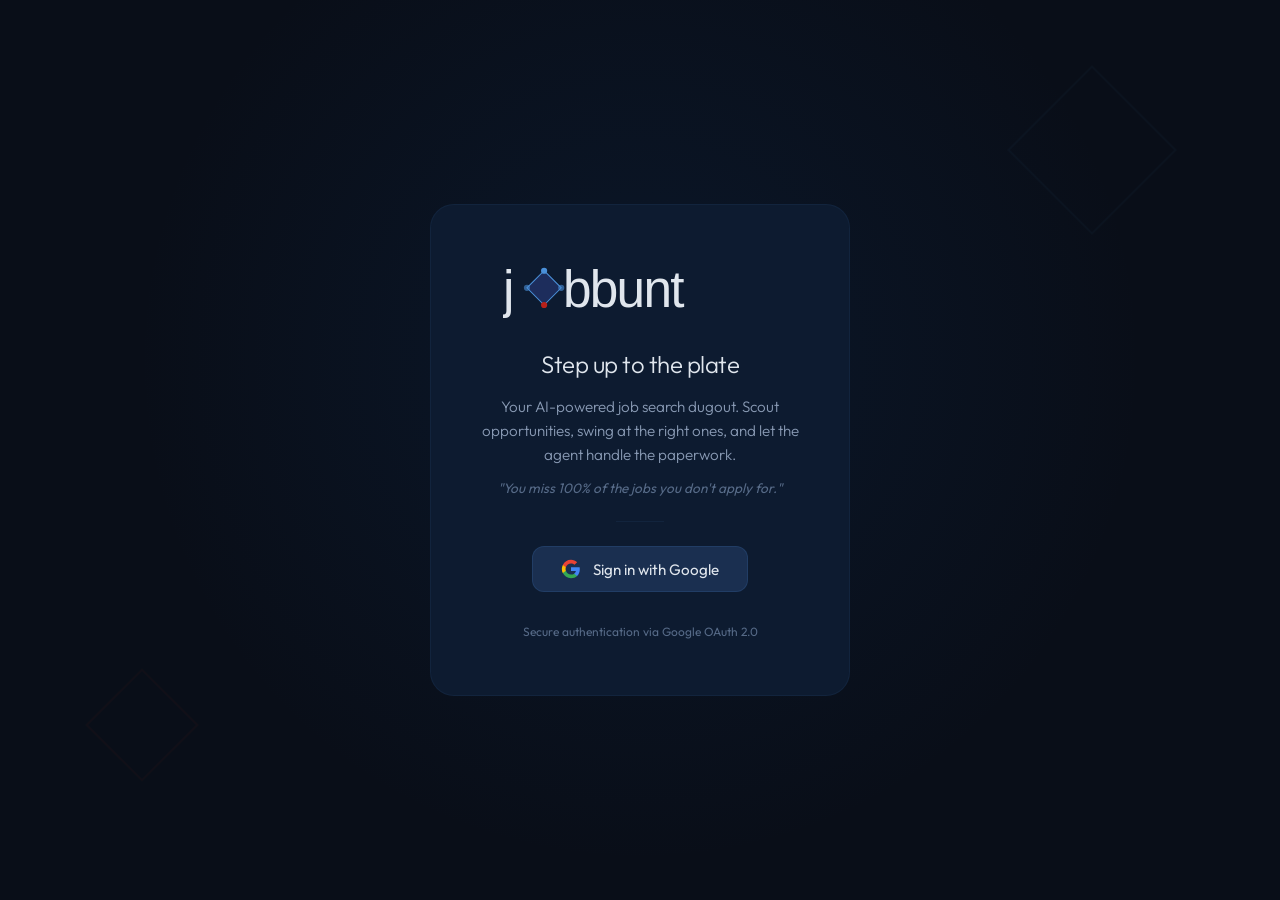
==== static/login.html @ b4796e3a "Add Google OAuth, Docker, and Cloud Run deployment - Google OAuth login with session cookies (itsdan" ====
<!DOCTYPE html>
<html lang="en">
<head>
    <meta charset="UTF-8">
    <meta name="viewport" content="width=device-width, initial-scale=1.0">
    <title>Jobbunt - Sign In</title>
    <link rel="preconnect" href="https://fonts.googleapis.com">
    <link rel="preconnect" href="https://fonts.gstatic.com" crossorigin>
    <link href="https://fonts.googleapis.com/css2?family=Outfit:wght@200;300;400;500;600;700&display=swap" rel="stylesheet">
    <style>
        :root {
            --jb-bg-deep: #090E18;
            --jb-bg-primary: #0D1B30;
            --jb-bg-secondary: #111F38;
            --jb-bg-tertiary: #162744;
            --jb-bg-elevated: #1A2F50;
            --jb-text-1: #E0E6ED;
            --jb-text-2: #8A9BB5;
            --jb-text-3: #566A87;
            --jb-bright: #4A90D9;
            --jb-bright-light: #6BAAEB;
            --jb-red: #E8291C;
            --jb-royal: #134A8E;
            --jb-border: rgba(74,144,217,.08);
            --jb-font: 'Outfit', sans-serif;
        }

        * { margin: 0; padding: 0; box-sizing: border-box; }

        body {
            font-family: var(--jb-font);
            background: var(--jb-bg-deep);
            color: var(--jb-text-1);
            min-height: 100vh;
            display: flex;
            align-items: center;
            justify-content: center;
            background-image: radial-gradient(circle at 50% 40%, rgba(19, 74, 142, 0.15) 0%, transparent 60%);
        }

        .login-card {
            display: flex;
            flex-direction: column;
            align-items: center;
            gap: 24px;
            padding: 56px 48px;
            background: var(--jb-bg-primary);
            border: 1px solid var(--jb-border);
            border-radius: 24px;
            max-width: 420px;
            width: 90%;
            text-align: center;
        }

        .login-logo {
            height: 64px;
            width: auto;
        }

        .login-title {
            font-size: 1.5rem;
            font-weight: 300;
            color: var(--jb-text-1);
            letter-spacing: -0.5px;
        }

        .login-subtitle {
            font-size: 0.95rem;
            font-weight: 300;
            color: var(--jb-text-2);
            line-height: 1.6;
            margin-top: -8px;
        }

        .baseball-flavor {
            font-size: 0.85rem;
            color: var(--jb-text-3);
            font-style: italic;
            margin-top: -12px;
        }

        .divider {
            width: 48px;
            height: 1px;
            background: var(--jb-border);
        }

        .google-btn {
            display: inline-flex;
            align-items: center;
            gap: 12px;
            padding: 12px 28px;
            background: var(--jb-bg-elevated);
            border: 1px solid rgba(74,144,217,.15);
            border-radius: 12px;
            color: var(--jb-text-1);
            font-family: var(--jb-font);
            font-size: 0.95rem;
            font-weight: 400;
            cursor: pointer;
            text-decoration: none;
            transition: all 0.2s ease;
        }

        .google-btn:hover {
            background: var(--jb-bg-secondary);
            border-color: var(--jb-bright);
            transform: translateY(-1px);
            box-shadow: 0 4px 20px rgba(74,144,217,.15);
        }

        .google-btn:active {
            transform: translateY(0);
        }

        .google-btn svg {
            width: 20px;
            height: 20px;
            flex-shrink: 0;
        }

        .footer-text {
            font-size: 0.75rem;
            color: var(--jb-text-3);
            margin-top: 8px;
        }

        /* Subtle animated diamond accent */
        .diamond-accent {
            position: fixed;
            opacity: 0.03;
            pointer-events: none;
        }
        .diamond-accent.top-right {
            top: 10%;
            right: 10%;
            width: 120px;
            height: 120px;
            transform: rotate(45deg);
            border: 2px solid var(--jb-bright);
        }
        .diamond-accent.bottom-left {
            bottom: 15%;
            left: 8%;
            width: 80px;
            height: 80px;
            transform: rotate(45deg);
            border: 2px solid var(--jb-red);
        }
    </style>
</head>
<body>
    <div class="diamond-accent top-right"></div>
    <div class="diamond-accent bottom-left"></div>

    <div class="login-card">
        <img src="/static/logo-dark.svg" alt="Jobbunt" class="login-logo">

        <h1 class="login-title">Step up to the plate</h1>
        <p class="login-subtitle">
            Your AI-powered job search dugout. Scout opportunities,
            swing at the right ones, and let the agent handle the paperwork.
        </p>
        <p class="baseball-flavor">"You miss 100% of the jobs you don't apply for."</p>

        <div class="divider"></div>

        <a href="/auth/login" class="google-btn">
            <svg viewBox="0 0 24 24">
                <path fill="#4285F4" d="M22.56 12.25c0-.78-.07-1.53-.2-2.25H12v4.26h5.92a5.06 5.06 0 0 1-2.2 3.32v2.77h3.57c2.08-1.92 3.28-4.74 3.28-8.1z"/>
                <path fill="#34A853" d="M12 23c2.97 0 5.46-.98 7.28-2.66l-3.57-2.77c-.98.66-2.23 1.06-3.71 1.06-2.86 0-5.29-1.93-6.16-4.53H2.18v2.84C3.99 20.53 7.7 23 12 23z"/>
                <path fill="#FBBC05" d="M5.84 14.09c-.22-.66-.35-1.36-.35-2.09s.13-1.43.35-2.09V7.07H2.18C1.43 8.55 1 10.22 1 12s.43 3.45 1.18 4.93l2.85-2.22.81-.62z"/>
                <path fill="#EA4335" d="M12 5.38c1.62 0 3.06.56 4.21 1.64l3.15-3.15C17.45 2.09 14.97 1 12 1 7.7 1 3.99 3.47 2.18 7.07l3.66 2.84c.87-2.6 3.3-4.53 6.16-4.53z"/>
            </svg>
            Sign in with Google
        </a>

        <p class="footer-text">Secure authentication via Google OAuth 2.0</p>
    </div>
</body>
</html>
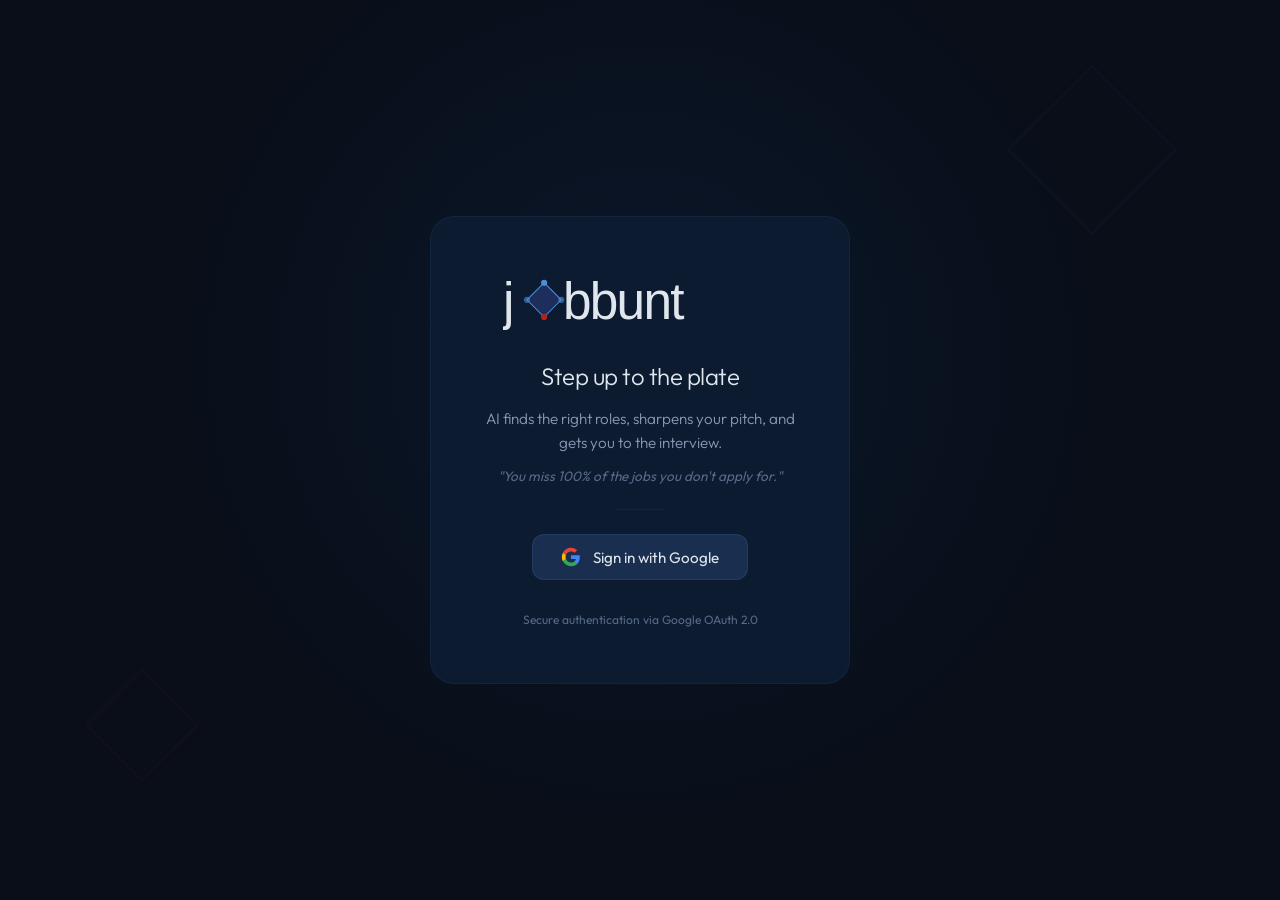
==== commit 238a8890: "Redesign Profile page, update messaging, tone down nav Profile page: - Resume-first onboarding with " ====
--- a/static/login.html
+++ b/static/login.html
@@ -158,8 +158,7 @@
 
         <h1 class="login-title">Step up to the plate</h1>
         <p class="login-subtitle">
-            Your AI-powered job search dugout. Scout opportunities,
-            swing at the right ones, and let the agent handle the paperwork.
+            AI finds the right roles, sharpens your pitch, and gets you to the interview.
         </p>
         <p class="baseball-flavor">"You miss 100% of the jobs you don't apply for."</p>
 
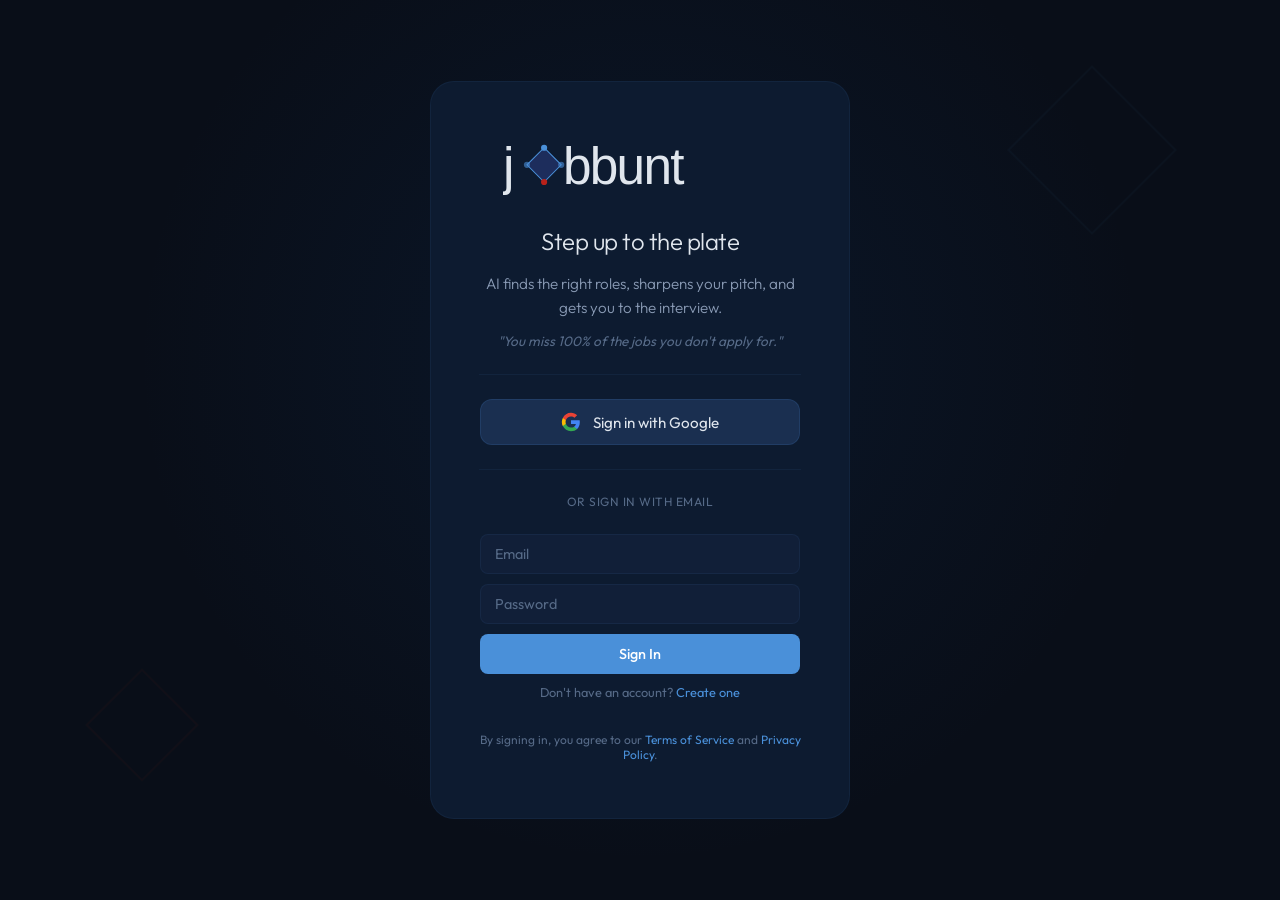
==== commit 6d78ac7b: "Local auth, UAT fixes (P0-P3), Reporter Corner + SerpAPI improvements Auth & Security: - Local email" ====
--- a/static/login.html
+++ b/static/login.html
@@ -52,10 +52,7 @@
             text-align: center;
         }
 
-        .login-logo {
-            height: 64px;
-            width: auto;
-        }
+        .login-logo { height: 64px; width: auto; }
 
         .login-title {
             font-size: 1.5rem;
@@ -80,9 +77,23 @@
         }
 
         .divider {
-            width: 48px;
+            width: 100%;
             height: 1px;
             background: var(--jb-border);
+            position: relative;
+        }
+        .divider-text {
+            text-align: center;
+            margin: -4px 0 0;
+            position: relative;
+        }
+        .divider-text span {
+            font-size: 12px;
+            color: var(--jb-text-3);
+            padding: 0 12px;
+            background: var(--jb-bg-primary);
+            text-transform: uppercase;
+            letter-spacing: 0.5px;
         }
 
         .google-btn {
@@ -100,23 +111,85 @@
             cursor: pointer;
             text-decoration: none;
             transition: all 0.2s ease;
-        }
-
+            width: 100%;
+            max-width: 320px;
+            justify-content: center;
+        }
         .google-btn:hover {
             background: var(--jb-bg-secondary);
             border-color: var(--jb-bright);
             transform: translateY(-1px);
             box-shadow: 0 4px 20px rgba(74,144,217,.15);
         }
-
-        .google-btn:active {
-            transform: translateY(0);
-        }
-
-        .google-btn svg {
-            width: 20px;
-            height: 20px;
-            flex-shrink: 0;
+        .google-btn:active { transform: translateY(0); }
+        .google-btn svg { width: 20px; height: 20px; flex-shrink: 0; }
+
+        /* ── Local Auth Form ── */
+        .local-auth-form {
+            width: 100%;
+            max-width: 320px;
+            display: flex;
+            flex-direction: column;
+            gap: 10px;
+        }
+        .local-auth-input {
+            width: 100%;
+            padding: 10px 14px;
+            border: 1px solid var(--jb-border);
+            border-radius: 8px;
+            background: var(--jb-bg-secondary);
+            color: var(--jb-text-1);
+            font-family: var(--jb-font);
+            font-size: 0.9rem;
+            outline: none;
+            transition: border-color 0.2s;
+        }
+        .local-auth-input:focus {
+            border-color: var(--jb-bright);
+        }
+        .local-auth-input::placeholder {
+            color: var(--jb-text-3);
+        }
+        .local-auth-btn {
+            width: 100%;
+            padding: 11px 20px;
+            background: var(--jb-bright);
+            color: #fff;
+            border: none;
+            border-radius: 8px;
+            font-family: var(--jb-font);
+            font-size: 0.9rem;
+            font-weight: 500;
+            cursor: pointer;
+            transition: all 0.2s;
+        }
+        .local-auth-btn:hover {
+            background: var(--jb-bright-light);
+            transform: translateY(-1px);
+        }
+        .local-auth-btn:disabled {
+            opacity: 0.6;
+            cursor: not-allowed;
+            transform: none;
+        }
+        .local-auth-error {
+            color: var(--jb-red);
+            font-size: 0.8rem;
+            text-align: center;
+        }
+        .local-auth-toggle {
+            font-size: 0.8rem;
+            color: var(--jb-text-3);
+            text-align: center;
+        }
+        .local-auth-toggle a {
+            color: var(--jb-bright);
+            text-decoration: none;
+            cursor: pointer;
+        }
+        .local-auth-toggle a:hover {
+            color: var(--jb-bright-light);
+            text-decoration: underline;
         }
 
         .footer-text {
@@ -132,18 +205,14 @@
             pointer-events: none;
         }
         .diamond-accent.top-right {
-            top: 10%;
-            right: 10%;
-            width: 120px;
-            height: 120px;
+            top: 10%; right: 10%;
+            width: 120px; height: 120px;
             transform: rotate(45deg);
             border: 2px solid var(--jb-bright);
         }
         .diamond-accent.bottom-left {
-            bottom: 15%;
-            left: 8%;
-            width: 80px;
-            height: 80px;
+            bottom: 15%; left: 8%;
+            width: 80px; height: 80px;
             transform: rotate(45deg);
             border: 2px solid var(--jb-red);
         }
@@ -164,7 +233,8 @@
 
         <div class="divider"></div>
 
-        <a href="/auth/login" class="google-btn">
+        <!-- Google Sign-In -->
+        <a href="/auth/login" class="google-btn" id="google-btn">
             <svg viewBox="0 0 24 24">
                 <path fill="#4285F4" d="M22.56 12.25c0-.78-.07-1.53-.2-2.25H12v4.26h5.92a5.06 5.06 0 0 1-2.2 3.32v2.77h3.57c2.08-1.92 3.28-4.74 3.28-8.1z"/>
                 <path fill="#34A853" d="M12 23c2.97 0 5.46-.98 7.28-2.66l-3.57-2.77c-.98.66-2.23 1.06-3.71 1.06-2.86 0-5.29-1.93-6.16-4.53H2.18v2.84C3.99 20.53 7.7 23 12 23z"/>
@@ -174,7 +244,155 @@
             Sign in with Google
         </a>
 
-        <p class="footer-text">Secure authentication via Google OAuth 2.0</p>
+        <div class="divider"></div>
+        <p class="divider-text"><span>or sign in with email</span></p>
+
+        <!-- Local Auth Form -->
+        <div class="local-auth-form" id="local-auth-form">
+            <input type="text" id="local-auth-name" class="local-auth-input" placeholder="Full Name" style="display:none" autocomplete="name">
+            <input type="email" id="local-auth-email" class="local-auth-input" placeholder="Email" autocomplete="email" required pattern="[^@\s]+@[^@\s]+\.[^@\s]+">
+            <input type="password" id="local-auth-password" class="local-auth-input" placeholder="Password" autocomplete="current-password" required>
+            <input type="password" id="local-auth-confirm-password" class="local-auth-input" placeholder="Confirm Password" style="display:none" autocomplete="new-password">
+            <p id="password-requirements" class="local-auth-toggle" style="display:none;font-size:0.75rem;color:var(--jb-text-3);text-align:left;margin:0">Password: min 8 chars, 1 uppercase, 1 digit</p>
+            <div id="local-auth-error" class="local-auth-error" style="display:none"></div>
+            <button class="local-auth-btn" id="local-auth-submit" onclick="handleLocalAuth()">Sign In</button>
+            <p class="local-auth-toggle">
+                <span id="local-auth-toggle-text">Don't have an account?</span>
+                <a href="#" id="local-auth-toggle-link" onclick="toggleMode(); return false;">Create one</a>
+            </p>
+        </div>
+
+        <p class="footer-text">By signing in, you agree to our <a href="#" style="color:var(--jb-bright);text-decoration:none">Terms of Service</a> and <a href="#" style="color:var(--jb-bright);text-decoration:none">Privacy Policy</a>.</p>
     </div>
+
+    <script>
+        let _mode = 'login';
+
+        function toggleMode() {
+            _mode = _mode === 'login' ? 'register' : 'login';
+            const nameField = document.getElementById('local-auth-name');
+            const submitBtn = document.getElementById('local-auth-submit');
+            const toggleText = document.getElementById('local-auth-toggle-text');
+            const toggleLink = document.getElementById('local-auth-toggle-link');
+            const errorDiv = document.getElementById('local-auth-error');
+            const passField = document.getElementById('local-auth-password');
+
+            const pwReqs = document.getElementById('password-requirements');
+            const confirmField = document.getElementById('local-auth-confirm-password');
+            const dividerTextEl = document.querySelector('.divider-text span');
+            if (_mode === 'register') {
+                nameField.style.display = '';
+                if (confirmField) confirmField.style.display = '';
+                submitBtn.textContent = 'Create Account';
+                toggleText.textContent = 'Already have an account?';
+                toggleLink.textContent = 'Sign in';
+                passField.autocomplete = 'new-password';
+                if (pwReqs) pwReqs.style.display = '';
+                if (dividerTextEl) dividerTextEl.textContent = 'or create account with email';
+            } else {
+                nameField.style.display = 'none';
+                nameField.value = '';
+                if (confirmField) { confirmField.style.display = 'none'; confirmField.value = ''; }
+                submitBtn.textContent = 'Sign In';
+                toggleText.textContent = "Don't have an account?";
+                toggleLink.textContent = 'Create one';
+                passField.autocomplete = 'current-password';
+                if (pwReqs) pwReqs.style.display = 'none';
+                if (dividerTextEl) dividerTextEl.textContent = 'or sign in with email';
+            }
+            errorDiv.style.display = 'none';
+        }
+
+        async function handleLocalAuth() {
+            const email = document.getElementById('local-auth-email').value.trim();
+            const password = document.getElementById('local-auth-password').value;
+            const name = document.getElementById('local-auth-name').value.trim();
+            const errorDiv = document.getElementById('local-auth-error');
+            const submitBtn = document.getElementById('local-auth-submit');
+
+            if (!email || !password || (_mode === 'register' && !name)) {
+                errorDiv.textContent = _mode === 'register' ? 'Name, email, and password are required' : 'Email and password are required';
+                errorDiv.style.display = 'block';
+                return;
+            }
+            // Email format validation
+            const emailPattern = /^[^@\s]+@[^@\s]+\.[^@\s]+$/;
+            if (!emailPattern.test(email)) {
+                errorDiv.textContent = 'Please enter a valid email address';
+                errorDiv.style.display = 'block';
+                return;
+            }
+            if (_mode === 'register' && !name) {
+                errorDiv.textContent = 'Name is required';
+                errorDiv.style.display = 'block';
+                return;
+            }
+            if (_mode === 'register') {
+                const confirmPassword = document.getElementById('local-auth-confirm-password').value;
+                if (password !== confirmPassword) {
+                    errorDiv.textContent = 'Passwords do not match';
+                    errorDiv.style.display = 'block';
+                    return;
+                }
+                if (password.length < 8 || !/[A-Z]/.test(password) || !/[0-9]/.test(password)) {
+                    errorDiv.textContent = 'Password must be at least 8 characters, with at least one uppercase letter and one digit';
+                    errorDiv.style.display = 'block';
+                    return;
+                }
+            }
+
+            submitBtn.disabled = true;
+            submitBtn.textContent = _mode === 'register' ? 'Creating…' : 'Signing in…';
+            errorDiv.style.display = 'none';
+
+            try {
+                const endpoint = _mode === 'register' ? '/auth/local/register' : '/auth/local/login';
+                const body = _mode === 'register'
+                    ? { name, email, password }
+                    : { email, password };
+
+                const resp = await fetch(endpoint, {
+                    method: 'POST',
+                    headers: { 'Content-Type': 'application/json' },
+                    body: JSON.stringify(body),
+                });
+
+                if (!resp.ok) {
+                    const err = await resp.json().catch(() => ({}));
+                    throw new Error(err.detail || `Error ${resp.status}`);
+                }
+
+                // Success — redirect to app
+                window.location.href = '/';
+            } catch (e) {
+                errorDiv.textContent = e.message;
+                errorDiv.style.display = 'block';
+                submitBtn.disabled = false;
+                submitBtn.textContent = _mode === 'register' ? 'Create Account' : 'Sign In';
+            }
+        }
+
+        // Allow Enter key to submit
+        document.addEventListener('keydown', (e) => {
+            if (e.key === 'Enter') handleLocalAuth();
+        });
+
+        // Hide Google button if not configured or if accessing from non-localhost
+        // (Google OAuth only works with localhost callback, not private IPs)
+        const isLocalhost = ['localhost', '127.0.0.1'].includes(window.location.hostname);
+        fetch('/auth/config')
+            .then(r => r.json())
+            .then(config => {
+                if (!config.google_client_id || !isLocalhost) {
+                    document.getElementById('google-btn').style.display = 'none';
+                    const dividers = document.querySelectorAll('.divider');
+                    if (dividers[0]) dividers[0].style.display = 'none';
+                    // Update divider text since Google isn't an option
+                    const divText = document.querySelector('.divider-text');
+                    if (divText) divText.style.display = 'none';
+                }
+            })
+            .catch(() => {});
+    </script>
 </body>
 </html>
